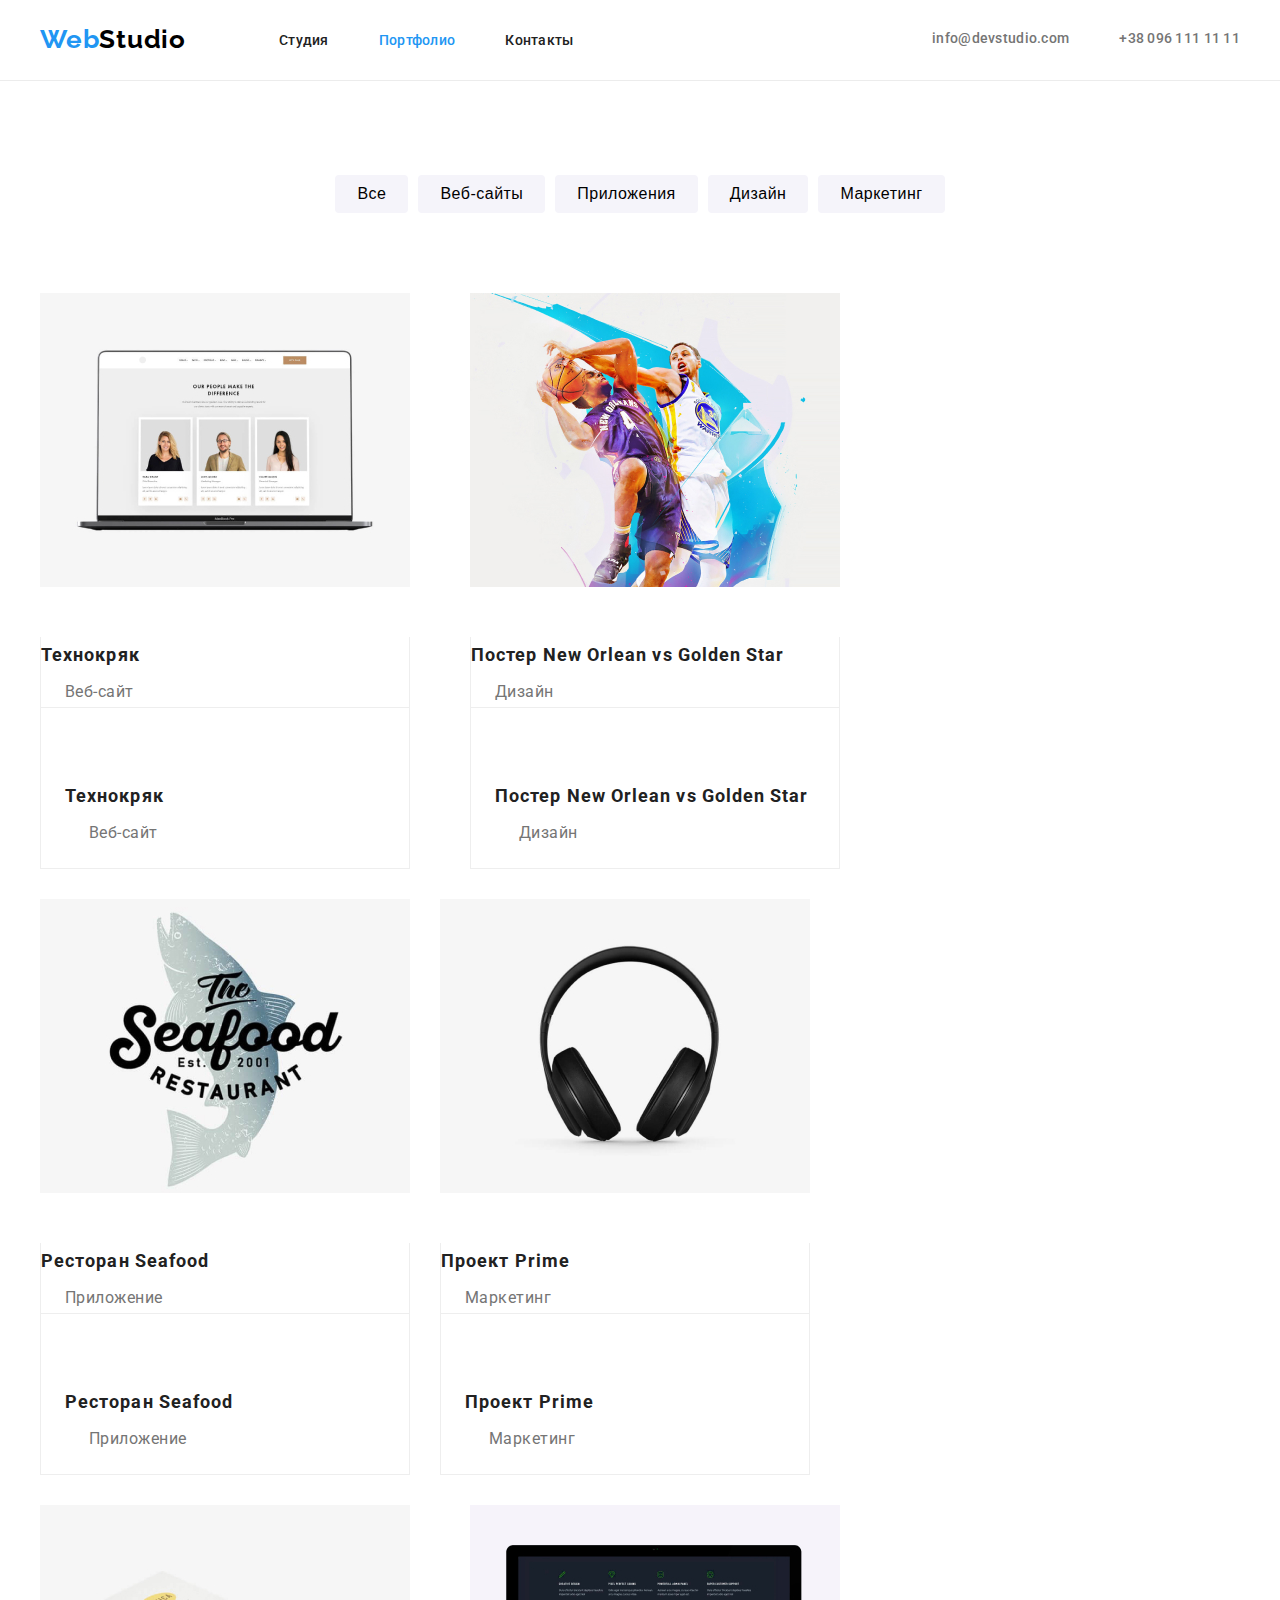
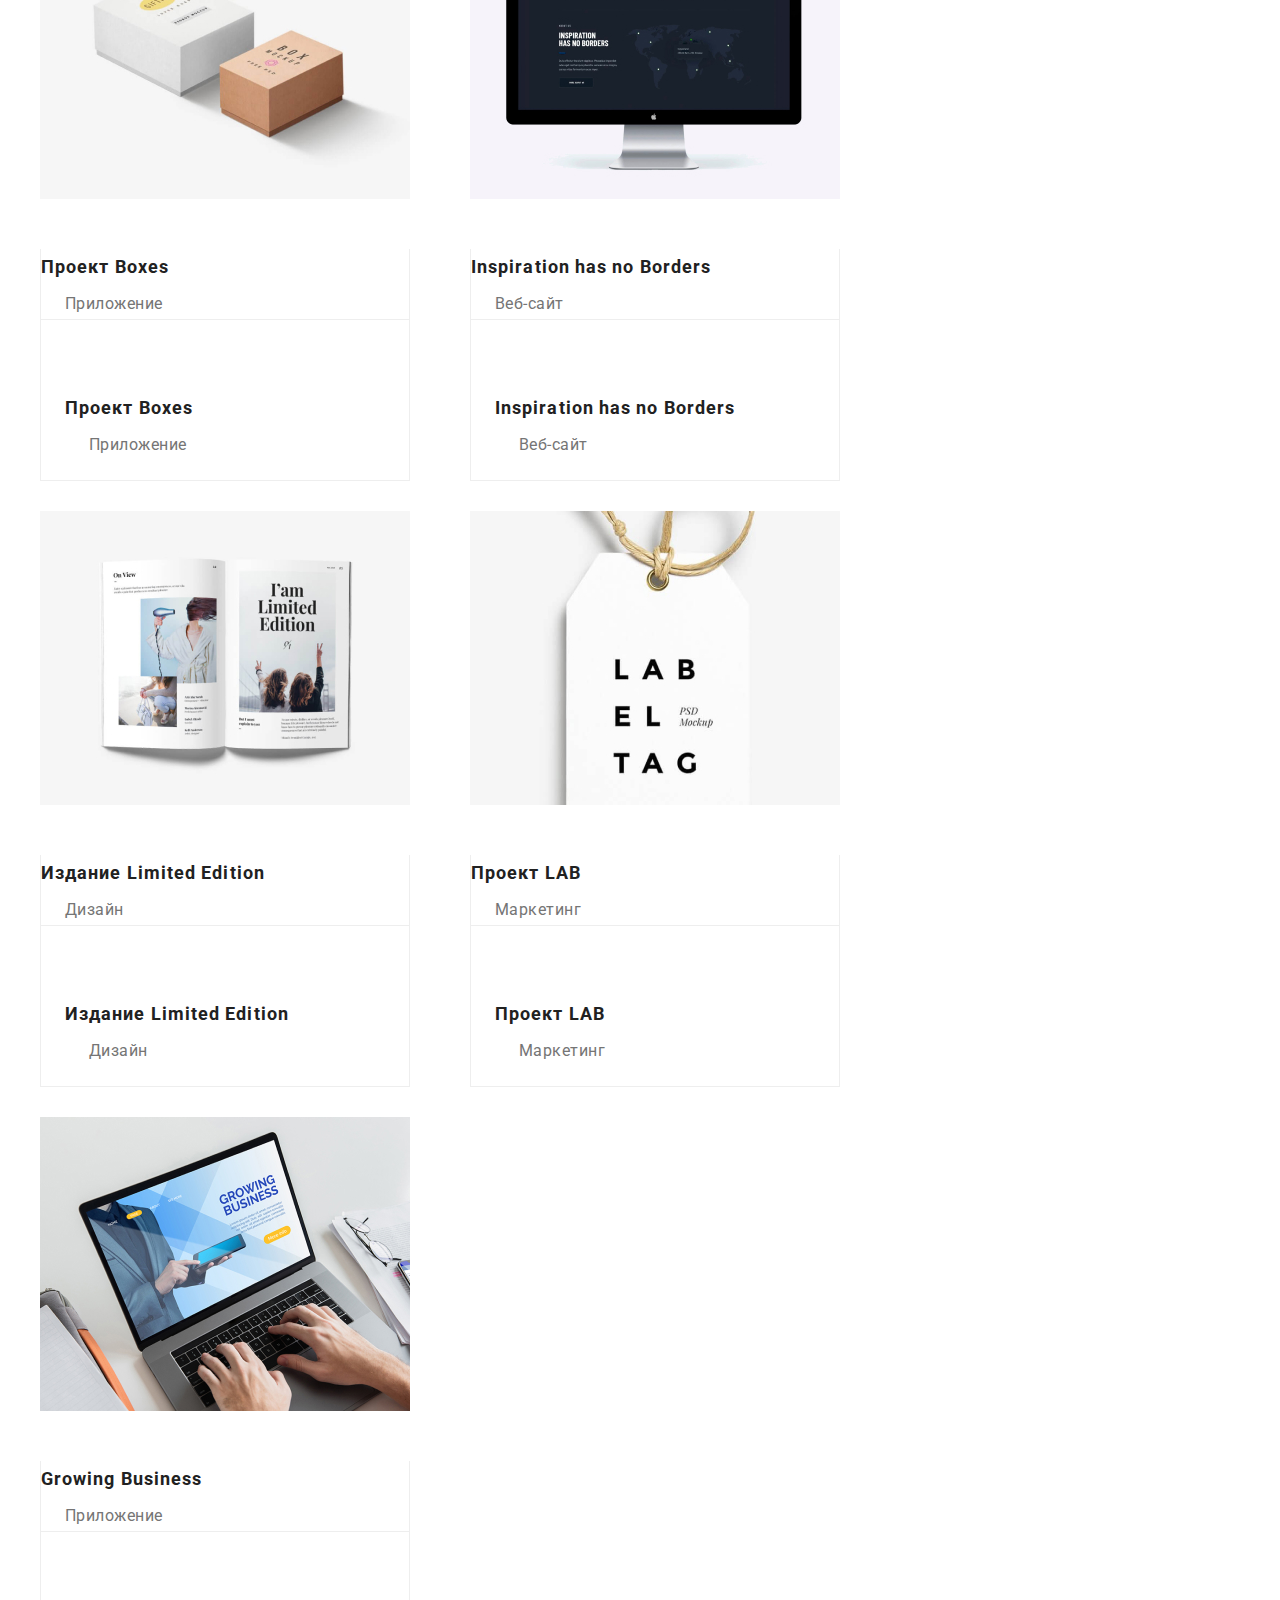
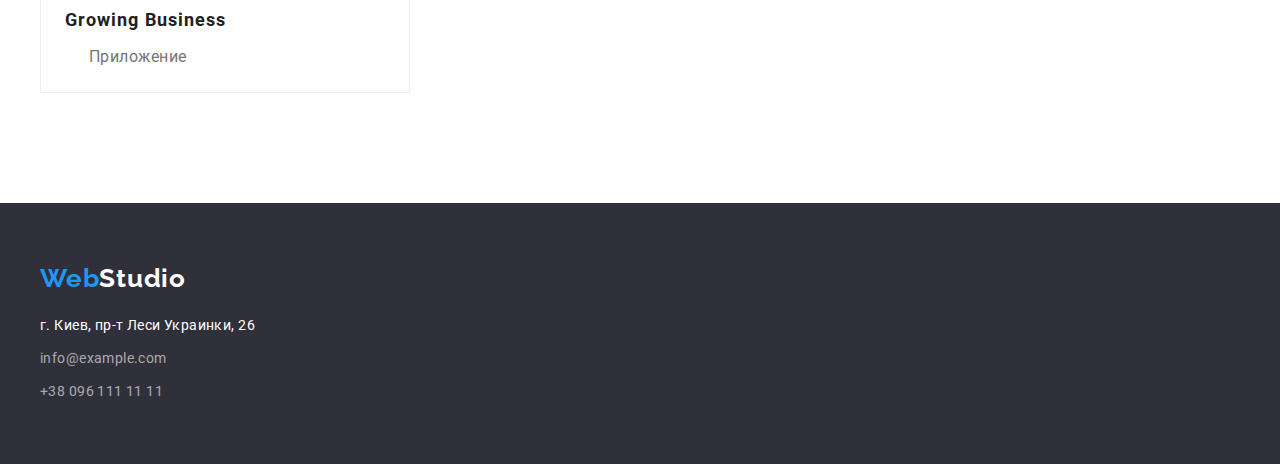
==== portfolio.html @ 69249622 "gg" ====
<!DOCTYPE html>
<html lang="ru">
<head>
    <meta charset="UTF-8">
    <meta http-equiv="X-UA-Compatible" content="IE=edge">
    <meta name="viewport" content="width=device-width, initial-scale=1.0">
    <title>WebStudio</title>
    <link rel="preconnect" href="https://fonts.gstatic.com">
    <link href="https://fonts.googleapis.com/css2?family=Raleway:wght@700&family=Roboto:wght@400;500;700;900&display=swap" rel="stylesheet">
    <link rel="stylesheet" href="https://cdnjs.cloudflare.com/ajax/libs/modern-normalize/1.0.0/modern-normalize.min.css" integrity="sha512-ISS7cAi1PEhQ8jnbJpJZMd29NlhNj4AWYyLOSp2CE/CsHxTCu+r+t0D2yoJudVrd0/8fTVPUVDzY5Tvli75u/g==" crossorigin="anonymous" />
    <link rel="stylesheet" href="./css/style.css">
</head>
<body>
    <header class="header">
        <div class="container"> 
        <nav class="navigation">        
            <a class="logo-link" href="#"><span class="web-logo">Web</span>Studio</a>
            <ul class="nav-list">
                <li class="nav-item">
                    <a class="navigation-link porfolio-2" href="./index.html">Студия</a></li>
                <li class="nav-item">
                    <a class="navigation-link2 porfolio port" href="#">Портфолио</a></li>
                <li class="nav-item">
                    <a class="navigation-link porfolio-2" href="#">Контакты</a></li>
            </ul>
        </nav>
        <address class="contacts">
            <a class="mail-link" href="mailto:info@devstudio.com">info@devstudio.com</a>
            <a class="tel-link" href="tel:+380961111111">+38 096 111 11 11</a>
        </address>
        
        </div>
        </header>
<main>  
        <section class="bm porfolio-padding">
<div class="container section-two">
<ul class="top-menu">
    <li class="btn-porfolio-margin"><button class="menu" type="button">Все</button></li>
    <li class="btn-porfolio-margin"><button class="menu" type="button">Веб-сайты</button></li>
    <li class="btn-porfolio-margin"><button class="menu" type="button">Приложения</button></li>
    <li class="btn-porfolio-margin"><button class="menu" type="button">Дизайн</button></li>
    <li><button class="menu" type="button">Маркетинг</button></li>
</ul>
            
            <ul class="products" >
                <li class="box-shadow">
                <img src="./image/img00.jpg" alt="Computer" width="370px" height="294px"> 

                <div class="products-card">
                <h3 class="padding-left-rigt">Технокряк</h3>
                <p class="padding-left-rigt">Веб-сайт</p></div>

<div class="producta-padding">
                <h3 class="padding-left-rigt">Технокряк</h3>
                <p class="padding-left-rigt">Веб-сайт</p>
</div>

                </li>

                <li class="box-shadow">
                <img src="./image/img01.jpg" alt="Bascetball" width="370px" height="294px">

                <div class="products-card">
                <h3 class="padding-left-rigt">Постер New Orlean vs Golden Star</h3>
                <p class="padding-left-rigt">Дизайн</p></div>

                    <div class="producta-padding">
                <h3 class="padding-left-rigt">Постер New Orlean vs Golden Star</h3>
                <p class="padding-left-rigt">Дизайн</p>
                        </div>

                </li>

                <li class="box-shadoww">
                <img src="./image/img02.jpg" alt="Seafood" width="370px" height="294px">

                <div class="products-card">
                <h3 class="padding-left-rigt">Ресторан Seafood</h3>
                <p class="padding-left-rigt">Приложение</p></div>

                    <div class="producta-padding">
                <h3 class="padding-left-rigt">Ресторан Seafood</h3>
                <p class="padding-left-rigt">Приложение</p>
                        </div>

                </li>

                <li class="box-shadow box-shadow3">
                <img src="./image/img03.jpg" alt="Earphone" width="370px" height="294px">

                <div class="products-card">
                <h3 class="padding-left-rigt">Проект Prime</h3>
                <p class="padding-left-rigt">Маркетинг</p></div>

                    <div class="producta-padding">
                <h3 class="padding-left-rigt">Проект Prime</h3>
                <p class="padding-left-rigt">Маркетинг</p>
                        </div>

                </li>

                <li class="box-shadow box-shadow3">
                <img src="./image/img04.jpg" alt="Boxes" width="370px" height="294px">

                <div class="products-card">
                <h3 class="padding-left-rigt">Проект Boxes</h3>
                <p class="padding-left-rigt">Приложение</p></div>

                    <div class="producta-padding">
                <h3 class="padding-left-rigt">Проект Boxes</h3>
                <p class="padding-left-rigt">Приложение</p>
                    </div>

                </li>

                <li class="box-shadoww box-shadow3">
                <img src="./image/img05.jpg" alt="Borders" width="370px" height="294px">

                <div class="products-card">
                <h3 class="padding-left-rigt">Inspiration has no Borders</h3>
                <p class="padding-left-rigt">Веб-сайт</p></div>

                    <div class="producta-padding">
                <h3 class="padding-left-rigt">Inspiration has no Borders</h3>
                <p class="padding-left-rigt">Веб-сайт</p>
                        </div>

                </li>

                <li class="box-shadow box-shadow3">
                <img src="./image/img06.jpg" alt="Edition" width="370px" height="294px">

                <div class="products-card">
                <h3 class="padding-left-rigt">Издание Limited Edition</h3>
                <p class="padding-left-rigt">Дизайн</p></div>

                    <div class="producta-padding">
                <h3 class="padding-left-rigt">Издание Limited Edition</h3>
                <p class="padding-left-rigt">Дизайн</p>
                        </div>

                </li>

                <li class="box-shadow box-shadow3">
                <img src="./image/img07.jpg" alt="Lab" width="370px" height="294px">

                <div class="products-card">
                <h3 class="padding-left-rigt">Проект LAB</h3>
                <p class="padding-left-rigt">Маркетинг</p></div>

                    <div class="producta-padding">
                <h3 class="padding-left-rigt">Проект LAB</h3>
                <p class="padding-left-rigt">Маркетинг</p>
                        </div>

                </li>

                <li class="box-shadoww box-shadow3">
                <img src="./image/img08.jpg" alt="Business" width="370px" height="294px">

                <div class="products-card">
                <h3 class="padding-left-rigt">Growing Business</h3>
                <p class="padding-left-rigt">Приложение</p></div>

                    <div class="producta-padding">
                <h3 class="padding-left-rigt">Growing Business</h3>
                <p class="padding-left-rigt">Приложение</p>
                        </div>

                </li>
            </ul>
        </div>
        </section>
</main>
<footer class="footer">
    <div class="container">

    <a class="logo-footer" href="#"><span class="web-logo">Web</span>Studio</a>


    <address class="pad-foter-top">
        <a class="adress-footer" href="#">г. Киев, пр-т Леси Украинки, 26</a>
    <ul class="redact">
    <li class="pad">
        <a class="mail-footer" href="mailto:info@example.com">info@example.com</a>
    </li>    
    <li>
        <a class="tel-footer" href="tel:+380961111111">+38 096 111 11 11</a>
    </li>
</ul>
    </address> 
</div>
</footer>
</body>
</html>
---- css/style.css ----
:root {
    --color-text: #212121;
    --color-second-text: #757575;
    --focus-color: #2196F3;
    --secondary-font: "Raleway", sans-serif;
    --colo-black: #000000;
    --background-color: #2F303A;
    --white: #FFFFFF;
    --background-white: #F5F4FA;
    --solid-color: #ECECEC;

    --black: #000000;
    --back-ground: #C4C4C4;
    --fill: #AFB1B8;
}
body {
    font-family: 'Roboto', sans-serif;
    overflow-x: hidden;

    margin: 0 auto;
}
h1,
h2,
h3,
h4,
h5,
h6,
p {
    margin: 0;
}
img {
    display: block;
}

ul {
    text-decoration: none;
    color: var(--color-text);
}
.header {
    display: flex;
    align-items: center;
    margin-top: 24px;
    margin-bottom: 25px;
}
.navigation {
    display: flex;
    align-items: center;
}

.contacts {
    display: flex;
    align-items: center;
    justify-content: flex-end;
}

.header .container {
    display: flex;
    align-items: center;
    justify-content: space-between;
}
.nav-item:not(:last-child) {
    margin-right: 50px;
}

.container {
    width: 1200px;
    margin: 0 auto;
    padding-left: 15px;
    padding-right: 15px;
}
.nav-list {
    display: flex;
    align-items: center;
    padding-left: 0;
    margin: 0;
}
.navigation-link {
    font-weight: 500;
    font-size: 14px;
    line-height: 1.14;
    letter-spacing: 0.02em;
    color: var(--color-text);
    text-decoration: none;

}
.navigation-link:hover,
.navigation-link:focus {
    color: var(--focus-color);
}
.navigation-link2 {
    font-weight: 500;
    font-size: 14px;
    line-height: 1.14;
    letter-spacing: 0.02em;
    color: var(--focus-color);
    text-decoration: none;
    padding-top: 20px;
    padding-bottom: 20px;
}
.navigation-link2:hover,
.navigation-link2:focus {
    color: var(--focus-color);
}
.navigation-link3 {
    font-weight: 500;
    font-size: 14px;
    line-height: 1.14;
    letter-spacing: 0.02em;
    color: var(--focus-color);
    text-decoration: none;

}

.navigation-link3:hover,
.navigation-link3:focus {
    color: var(--focus-color);
}

.port {
    color: var(--focus-color);
}
.mail-link {
    font-weight: 500;
    font-size: 14px;
    line-height: 1.14;
    letter-spacing: 0.02em;
    color: var(--color-second-text);
    font-style: normal;

}
.mail-link:hover,
.mail-link:focus {
    color: var(--focus-color);
    text-decoration: underline;
}
.tel-link {
font-weight: 500;
font-size: 14px;
line-height: 1.14;
letter-spacing: 0.02em;
color: var(--color-second-text);
margin-left: 50px;
font-style: normal;

}
.tel-link:hover,
.tel-link:focus {
    color: var(--focus-color);
    text-decoration: underline;
}
.logo-link {
    font-family: var(--secondary-font);
    font-weight: 700;
    font-size: 26px;
    line-height: 1.19;
    letter-spacing: 0.03em;
    color: var(--colo-black);
    margin-right: 93px;
}
.web-logo {
    color:var(--focus-color);
}
.bord-padding {
    justify-content: center;
    margin: 0 auto;
    text-align: center
}
.sect {
    background: var(--background-color);
    display: flex;
    justify-content: center;
    padding-top: 200px;
    padding-bottom: 200px;
}
.top-title {
    font-weight: 900;
    font-size: 44px;
    line-height: 1.36;
    text-align: center;
    letter-spacing: 0.06em;
    text-transform: uppercase;
    color: var(--white);
    margin-bottom: 40px;
    max-width: 696px;
    align-items: center;
    justify-content: center;
    display: flex;
margin: 0 auto;
}
.wid {
    justify-content: center;
    display: flex;
    padding-top: 30px;
}

.btn {
    font-weight: 700;
    font-size: 16px;
    line-height: 1.87;
    align-items: center;
    letter-spacing: 0.06em;
    color: var(--white);
    background: var(--focus-color);
    padding: 10px 32px;
    box-shadow: 0px 4px 4px rgba(0, 0, 0, 0.15);
    border-radius: 4px;
margin-top: 40px;
border: none;

cursor: pointer;

}
.section-two {
    padding-top: 94px;
    padding-bottom: 94px;
}
.features {
    width: 270px;
    margin-left: 30px;
    flex-basis: calc((100% - 120px) / 4);
}
.features2 {
    width: 270px;
}
.features-title {
    display: flex;
    flex-wrap: wrap;
    justify-content: center;
    align-items: center;
    padding-left: 0;
    margin-left: -30px;
    
}
.ds-text {

    color: var(--color-second-text);

    box-sizing: border-box;
}
.pic {
    display: flex;
    flex-wrap: wrap;
    justify-content: center;
    margin-left: -30px;
    padding-left: 0;
    margin-top: 0;
    margin-bottom: 0;
}
.pic li {
flex-basis: calc((100% - 90px) / 3);
margin-left: 30px;
}
.view-products {
    padding-bottom: 94px;
}
.top-comand {
    background: var(--background-white);
}

.our-comand {
    display: flex;
    flex-wrap: wrap;

    margin-left: -30px;
    padding-left: 0;
    margin-top: 0;
    margin-bottom: 0;
}

.footer {
    background-color: var(--background-color);
    padding-top: 60px;
    padding-bottom: 60px;
}

.name {

    margin-bottom: 10px;
    text-align: center;
    border: none;
}
.pic-people {
padding: 30px;
}

.prof {
    text-align: center;
    
}
.description-top {
    font-weight: 700;
    font-size: 14px;
    line-height: 1.14;
    letter-spacing: 0.03em;
    text-transform: uppercase;
    color: var(--color-text);
    border: none;
}
.ds-text {
    font-weight: 400;
    font-size: 14px;
    line-height: 1.71;
    letter-spacing: 0.03em;
    color: var(--color-second-text);
}
.top-work {
    font-weight: 700;
    font-size: 36px;
    line-height: 1.16;
    text-align: center;
    letter-spacing: 0.03em;
    color: var(--color-text);
    margin-bottom: 50px;
}
.comand {
    font-weight: 700;
    font-size: 36px;
    line-height: 1.16;
    text-align: center;
    letter-spacing: 0.03em;
    color: var(--color-text);
    margin-bottom: 50px;
}
.name {
    font-weight: 500;
    font-size: 16px;
    line-height: 19px;
    letter-spacing: 0.03em;
    color: var(--color-text);
}
.prof {
    font-weight: 400;
    font-size: 16px;
    line-height: 1.18;
    letter-spacing: 0.03em;
    color: var(--color-second-text);
}
.logo-footer {
    font-family: var(--secondary-font);
    font-weight: 700;
    font-size: 26px;
    line-height: 1.19;
    letter-spacing: 0.03em;
    color: var(--white);

    margin-bottom: 20px;

}
.top-container {
    background-color: var(--background-white);
}
.adress-footer {
    font-weight: 400;
    font-size: 14px;
    line-height: 1.71;
    letter-spacing: 0.03em;
    color: var(--white);
    margin-bottom: 9px;

}
.mail-footer {
    font-weight: 400;
    font-size: 14px;
    line-height: 1.71;
    letter-spacing: 0.03em;
    color: rgba(255, 255, 255, 0.6);
}
.tel-footer {
    font-weight: 400;
    font-size: 14px;
    line-height: 1.71;
    letter-spacing: 0.03em;
    color: rgba(255, 255, 255, 0.6);
}
.bm {
    border-top: 1px solid var(--solid-color);
}
.nav-list {
    display: flex;
    align-items: center;
}

.mail-link {
    font-weight: 500;
    font-size: 14px;
    line-height: 1.14;
    letter-spacing: 0.02em;
    color: var(--color-second-text);
    font-style: normal;
    
}
.mail-link:hover,
.mail-link:focus {
    color: var(--focus-color);
    text-decoration: underline;
}
.tel-link {
font-weight: 500;
font-size: 14px;
line-height: 1.14;
letter-spacing: 0.02em;
color: var(--color-second-text);
margin-left: 50px;
font-style: normal;
}
.tel-link:hover,
.tel-link:focus {
    color: var(--focus-color);
    text-decoration: underline;
}
.logo-link {
    font-family: var(--secondary-font);
    font-weight: 700;
    font-size: 26px;
    line-height: 1.19;
    letter-spacing: 0.03em;
    color: var(--colo-black);
    margin-right: 93px;
}
.web-logo {
    color:var(--focus-color);
}

.ds-text {
    margin-top: 10px;
    color: var(--color-second-text);

    box-sizing: border-box;
    
}

.cover {
    background-color: var(--white);
    box-shadow: 0px 1px 3px rgba(235, 179, 179, 0.12), 0px 1px 1px rgba(0, 0, 0, 0.14), 0px 2px 1px rgba(0, 0, 0, 0.2);
    border-radius: 0px 0px 4px 4px;
    width: 270px;
    margin-left: 30px;
    flex-basis: calc((100% - 120px) / 4);
}

.footer {
    background-color: var(--background-color);
}

.top-padding {
    padding-top: 94px;

}


.menu {
    font-weight: 500;
    background-color: #F5F4FA;
    border-radius: 4px;
    font-size: 16px;
    line-height: 26px;
    text-align: center;
    letter-spacing: 0.03em;
    border: none;
cursor: pointer;
    padding: 6px 22px;
}

.products li {
    flex-basis: calc((100% - 270px) / 9);
    margin-left: 30px;
    margin-top: 30px;
    cursor: pointer;
}
.top-menu {
    display: flex;
    justify-content: center;    
margin-bottom: 50px;
    margin: 0;
    padding-left: 0;
}

.padding-left-rigt {
    padding-left: 24px;
    padding-right: 24px;

}




.marginn {
    margin-top: 30px;
}
.products p {
    font-weight: normal;
    font-size: 16px;
    line-height: 30px;
    letter-spacing: 0.03em;
    color: var(--color-second-text);
    margin-top: 4px;
}

.mail-footer {
    font-weight: 400;
    font-size: 14px;
    line-height: 1.71;
    letter-spacing: 0.03em;
    color: rgba(255, 255, 255, 0.6);

}

.menu:hover, 
.menu:focus {
    color: var(--white);
    background-color: var(--focus-color);
    
}
.tel-footer {
    font-weight: 400;
    font-size: 14px;
    line-height: 1.71;
    letter-spacing: 0.03em;
    color: rgba(255, 255, 255, 0.6);
}

.b-m {
    padding-bottom: 60px;
}


a {
    text-decoration: none;
    font-style: normal;
}
ul {
    list-style: none;
}
li {
    list-style: none;
}

.pad {
    margin-bottom: 9px;
}
.pad-foter-top {
    margin-top: 20px;
}
.redact {
    padding-left: 0;
    margin-top: 9px;
    margin-bottom: 0;
}


.products {
    display: flex;


    flex-wrap: wrap;
    margin-left: -30px;
margin-top: -30px;
    padding-bottom: 0;
    padding: 0;
    margin-top: 50px;
}
.products p {
    font-weight: normal;
    font-size: 16px;
    line-height: 30px;
    letter-spacing: 0.03em;
    color: var(--color-second-text);

}
.products-card {
    border: 1px solid #EEEEEE;
    border-top: none;
}
.products h3 {
font-weight: bold;
font-size: 18px;
line-height: 36px;
letter-spacing: 0.06em;
color: #212121;

border-bottom: none;

    flex-wrap: wrap;
    margin: 0;
    padding: 0;
    margin-top: 50px;
}

.products h3 {
    font-weight: bold;
    font-size: 18px;
    line-height: 36px;
    letter-spacing: 0.06em;
    color: var(--color-text);
    border-bottom: none;

}


.btn-porfolio-margin {
margin-right: 10px;
}

.box-shadow {
margin-right: 30px;
}
.box-shadow li{
list-style-type: none;
}
.box-shadow3 {
margin-top: 30px;
}
.box-shadoww li {
list-style-type: none;
}
.box-shadow3 {
    margin-top: 30px;
}

.box-shadow {
    margin-right: 30px;
}
.box-shadow3 li {
list-style-type: none;
}
.producta-padding {
    padding: 20px 24px;
    border: 1px solid #EEEEEE;
    border-top: none;
}
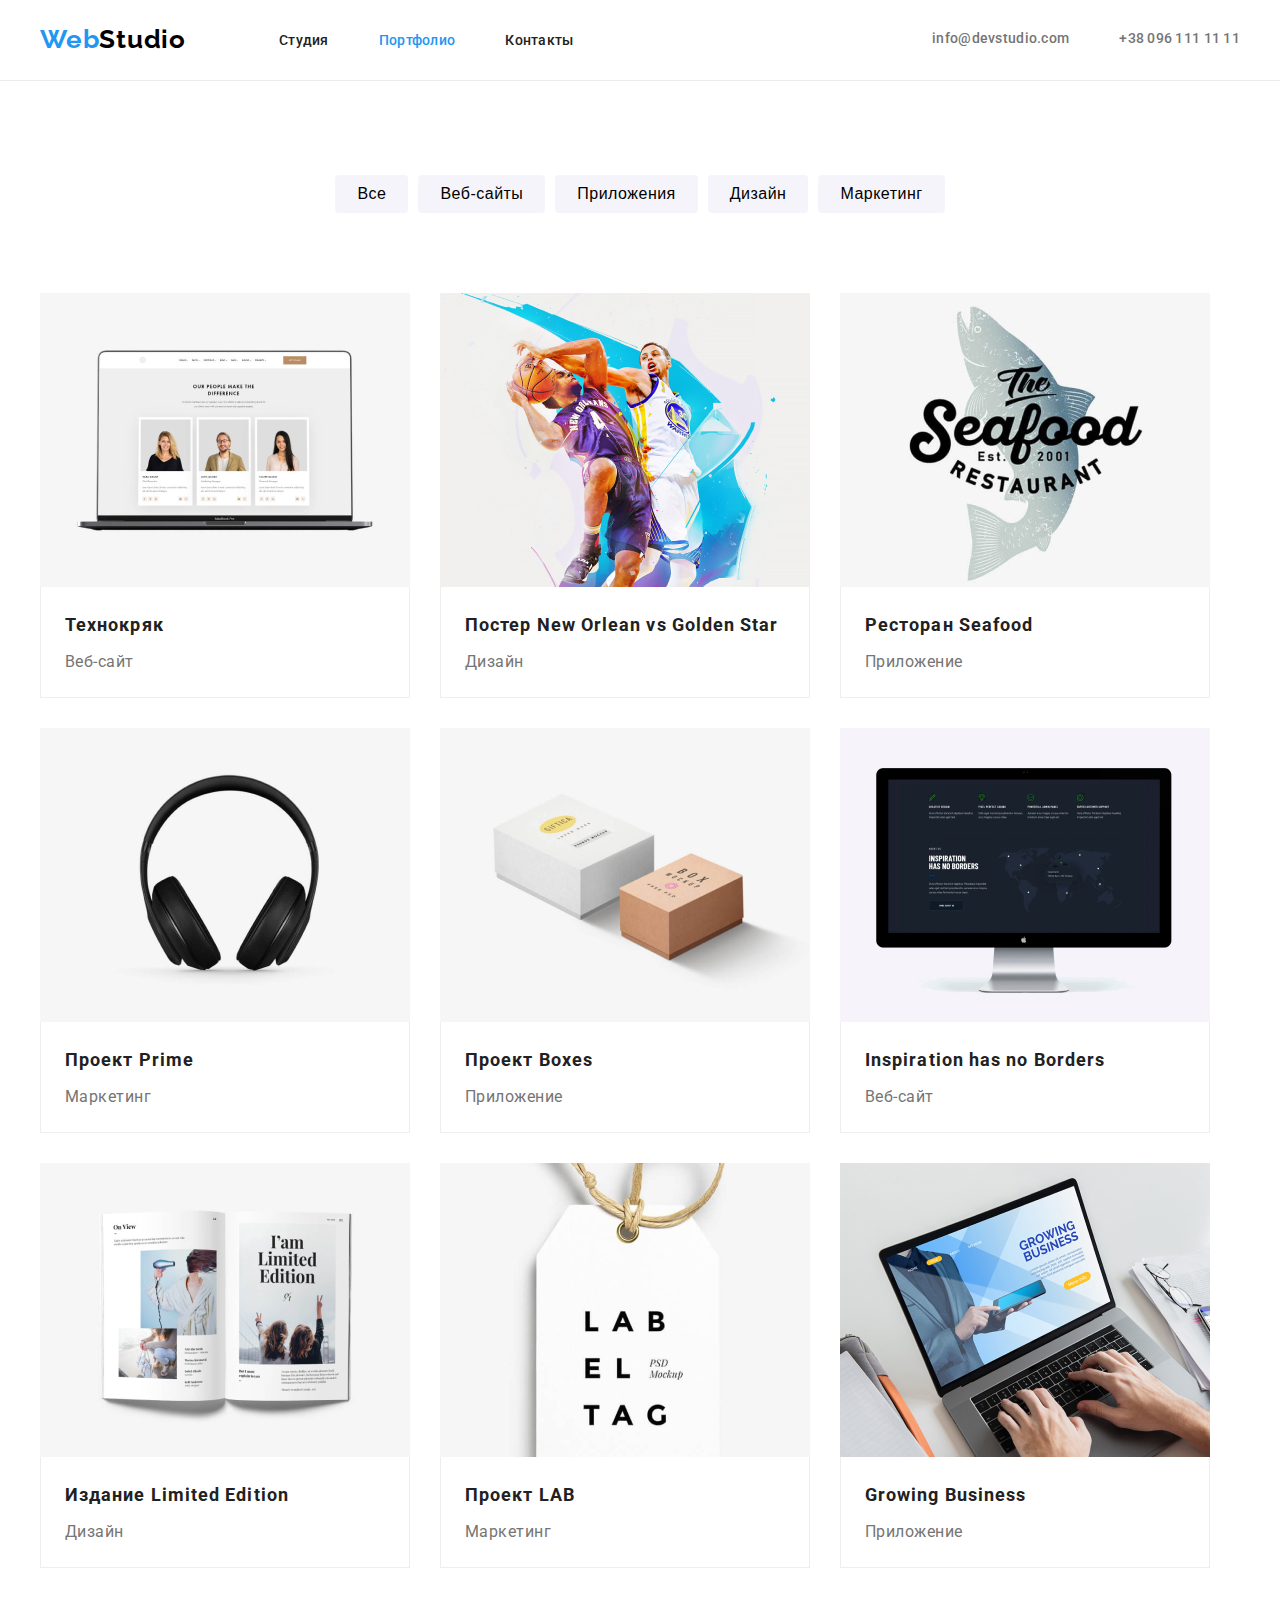
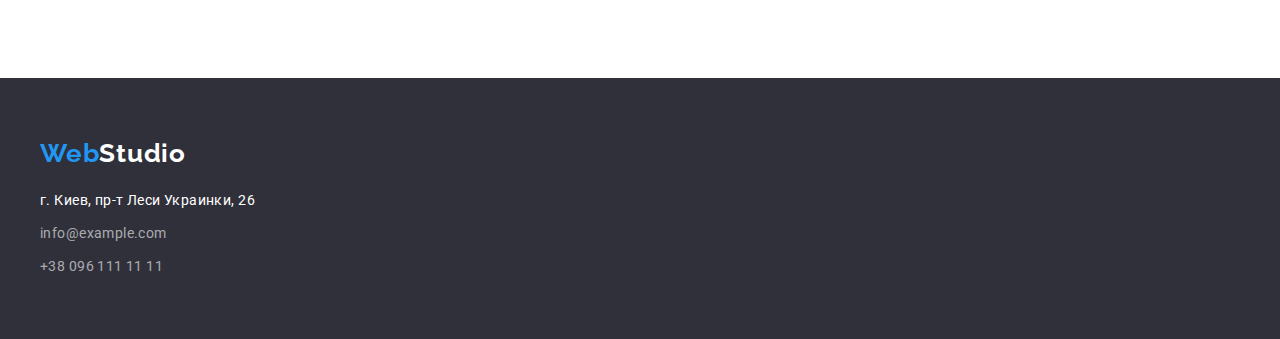
==== commit a6ca01dc: "bbrtrytryrt" ====
--- a/portfolio.html
+++ b/portfolio.html
@@ -49,12 +49,6 @@
                 <div class="products-card">
                 <h3 class="padding-left-rigt">Технокряк</h3>
                 <p class="padding-left-rigt">Веб-сайт</p></div>
-
-<div class="producta-padding">
-                <h3 class="padding-left-rigt">Технокряк</h3>
-                <p class="padding-left-rigt">Веб-сайт</p>
-</div>
-
                 </li>
 
                 <li class="box-shadow">
@@ -63,11 +57,6 @@
                 <div class="products-card">
                 <h3 class="padding-left-rigt">Постер New Orlean vs Golden Star</h3>
                 <p class="padding-left-rigt">Дизайн</p></div>
-
-                    <div class="producta-padding">
-                <h3 class="padding-left-rigt">Постер New Orlean vs Golden Star</h3>
-                <p class="padding-left-rigt">Дизайн</p>
-                        </div>
 
                 </li>
 
@@ -78,24 +67,13 @@
                 <h3 class="padding-left-rigt">Ресторан Seafood</h3>
                 <p class="padding-left-rigt">Приложение</p></div>
 
-                    <div class="producta-padding">
-                <h3 class="padding-left-rigt">Ресторан Seafood</h3>
-                <p class="padding-left-rigt">Приложение</p>
-                        </div>
-
                 </li>
-
                 <li class="box-shadow box-shadow3">
                 <img src="./image/img03.jpg" alt="Earphone" width="370px" height="294px">
 
                 <div class="products-card">
                 <h3 class="padding-left-rigt">Проект Prime</h3>
                 <p class="padding-left-rigt">Маркетинг</p></div>
-
-                    <div class="producta-padding">
-                <h3 class="padding-left-rigt">Проект Prime</h3>
-                <p class="padding-left-rigt">Маркетинг</p>
-                        </div>
 
                 </li>
 
@@ -105,12 +83,6 @@
                 <div class="products-card">
                 <h3 class="padding-left-rigt">Проект Boxes</h3>
                 <p class="padding-left-rigt">Приложение</p></div>
-
-                    <div class="producta-padding">
-                <h3 class="padding-left-rigt">Проект Boxes</h3>
-                <p class="padding-left-rigt">Приложение</p>
-                    </div>
-
                 </li>
 
                 <li class="box-shadoww box-shadow3">
@@ -119,12 +91,6 @@
                 <div class="products-card">
                 <h3 class="padding-left-rigt">Inspiration has no Borders</h3>
                 <p class="padding-left-rigt">Веб-сайт</p></div>
-
-                    <div class="producta-padding">
-                <h3 class="padding-left-rigt">Inspiration has no Borders</h3>
-                <p class="padding-left-rigt">Веб-сайт</p>
-                        </div>
-
                 </li>
 
                 <li class="box-shadow box-shadow3">
@@ -133,12 +99,6 @@
                 <div class="products-card">
                 <h3 class="padding-left-rigt">Издание Limited Edition</h3>
                 <p class="padding-left-rigt">Дизайн</p></div>
-
-                    <div class="producta-padding">
-                <h3 class="padding-left-rigt">Издание Limited Edition</h3>
-                <p class="padding-left-rigt">Дизайн</p>
-                        </div>
-
                 </li>
 
                 <li class="box-shadow box-shadow3">
@@ -147,12 +107,6 @@
                 <div class="products-card">
                 <h3 class="padding-left-rigt">Проект LAB</h3>
                 <p class="padding-left-rigt">Маркетинг</p></div>
-
-                    <div class="producta-padding">
-                <h3 class="padding-left-rigt">Проект LAB</h3>
-                <p class="padding-left-rigt">Маркетинг</p>
-                        </div>
-
                 </li>
 
                 <li class="box-shadoww box-shadow3">
@@ -161,12 +115,6 @@
                 <div class="products-card">
                 <h3 class="padding-left-rigt">Growing Business</h3>
                 <p class="padding-left-rigt">Приложение</p></div>
-
-                    <div class="producta-padding">
-                <h3 class="padding-left-rigt">Growing Business</h3>
-                <p class="padding-left-rigt">Приложение</p>
-                        </div>
-
                 </li>
             </ul>
         </div>
--- a/css/style.css
+++ b/css/style.css
@@ -560,33 +560,12 @@
     padding: 0;
     margin-top: 50px;
 }
-.products p {
-    font-weight: normal;
-    font-size: 16px;
-    line-height: 30px;
-    letter-spacing: 0.03em;
-    color: var(--color-second-text);
-
-}
 .products-card {
     border: 1px solid #EEEEEE;
     border-top: none;
-}
-.products h3 {
-font-weight: bold;
-font-size: 18px;
-line-height: 36px;
-letter-spacing: 0.06em;
-color: #212121;
-
-border-bottom: none;
-
-    flex-wrap: wrap;
-    margin: 0;
-    padding: 0;
-    margin-top: 50px;
-}
-
+    padding-top: 20px;
+    padding-bottom: 20px;
+}
 .products h3 {
     font-weight: bold;
     font-size: 18px;
@@ -595,32 +574,26 @@
     color: var(--color-text);
     border-bottom: none;
 
-}
-
+    flex-wrap: wrap;
+    margin: 0;
+
+
+}
 
 .btn-porfolio-margin {
 margin-right: 10px;
 }
 
-.box-shadow {
-margin-right: 30px;
-}
+
 .box-shadow li{
 list-style-type: none;
 }
-.box-shadow3 {
-margin-top: 30px;
-}
+
 .box-shadoww li {
 list-style-type: none;
 }
-.box-shadow3 {
-    margin-top: 30px;
-}
-
-.box-shadow {
-    margin-right: 30px;
-}
+
+
 .box-shadow3 li {
 list-style-type: none;
 }
